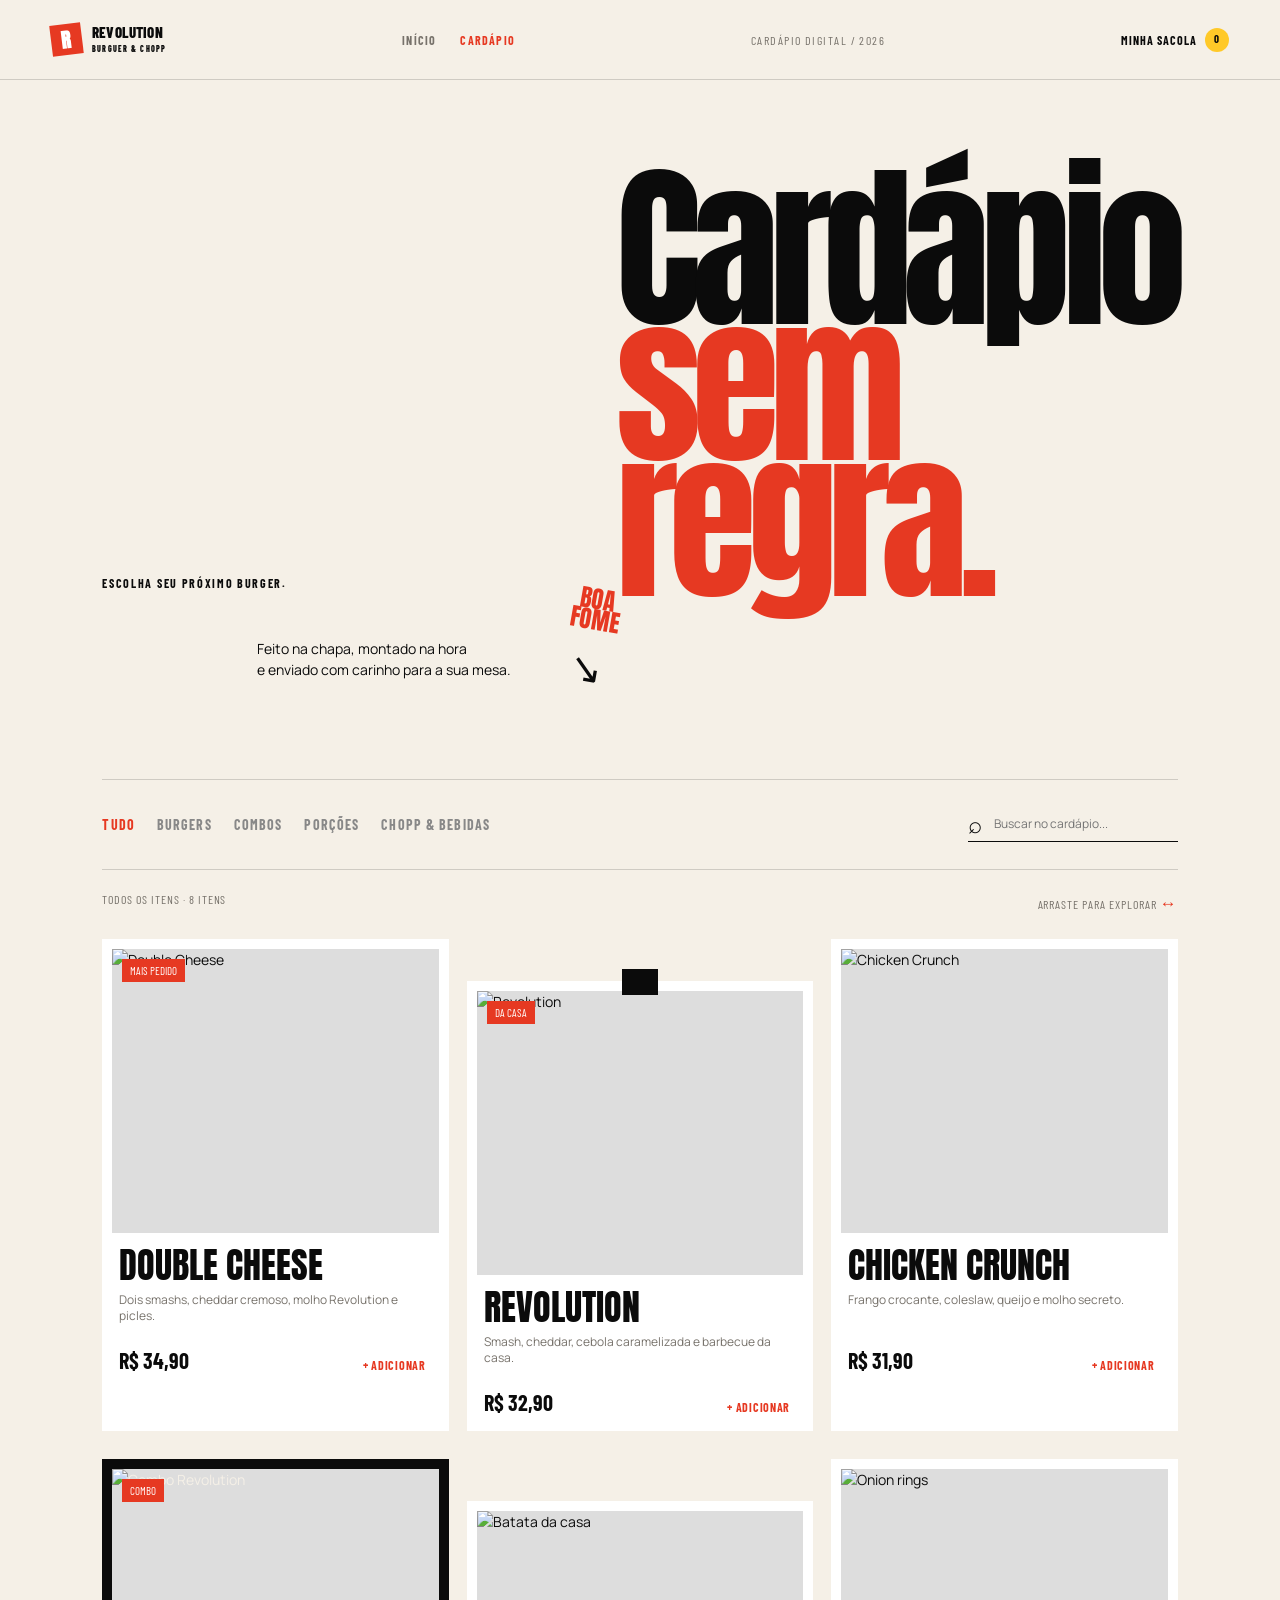
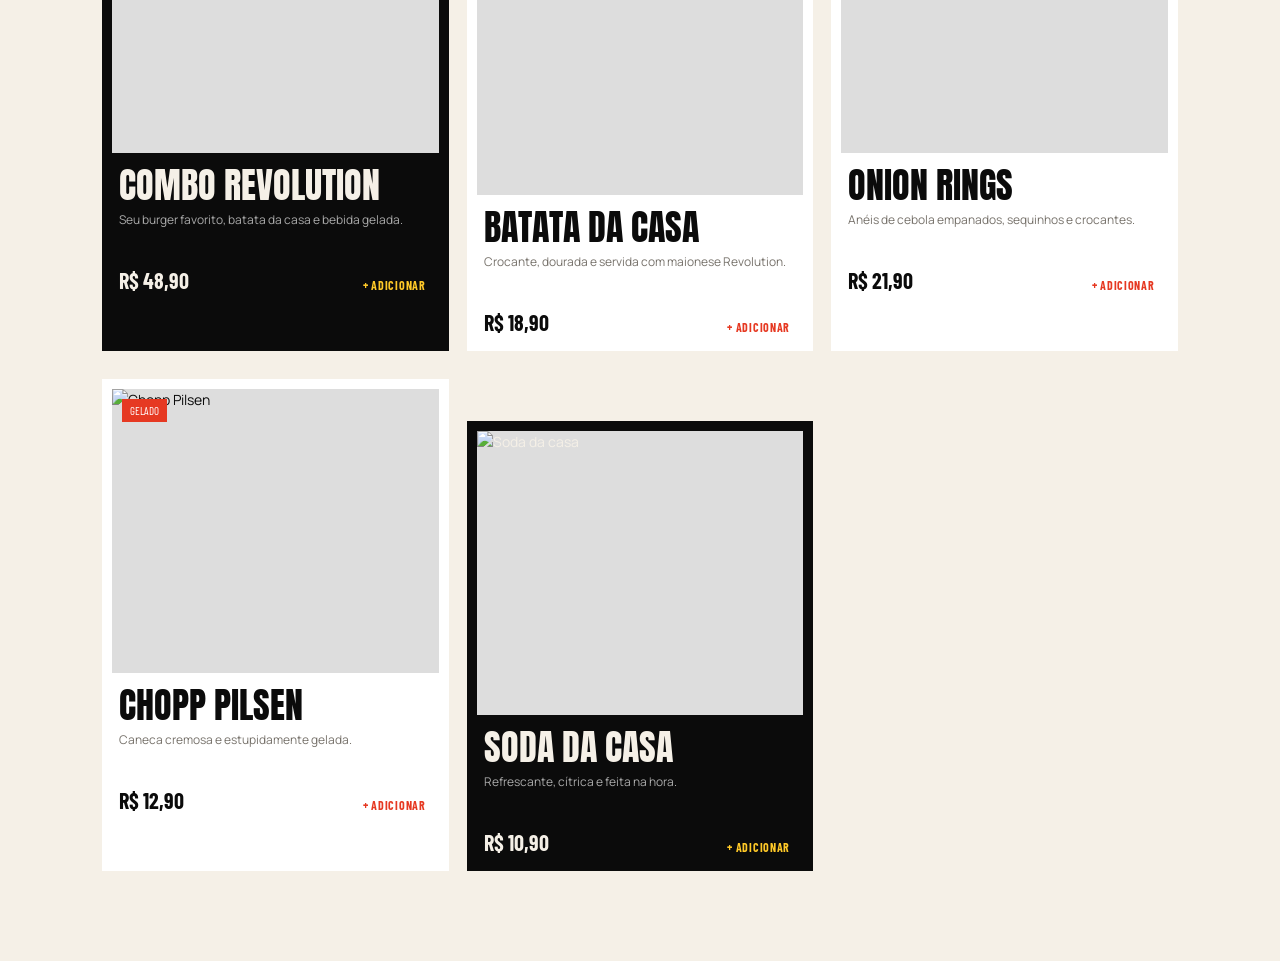
==== cardapio.html @ a56c44a2 "index" ====
<!doctype html>
<html lang="pt-BR">
	<head>
		<meta charset="UTF-8" />
		<meta name="viewport" content="width=device-width, initial-scale=1.0" />
		<meta
			name="description"
			content="Confira os burgers, porções, bebidas e opções da Revolution Burguer & Chopp em Jundiaí."
		/>
		<title>Cardápio | Revolution Burguer & Chopp</title>
		<link rel="preconnect" href="https://fonts.googleapis.com" />
		<link rel="preconnect" href="https://fonts.gstatic.com" crossorigin />
		<link
			href="https://fonts.googleapis.com/css2?family=Anton&family=Barlow+Condensed:wght@500;600;700;800&family=Manrope:wght@400;500;600;700;800&display=swap"
			rel="stylesheet"
		/>
		<link rel="stylesheet" href="css/style.css" />
	</head>
	<body class="menu-page">
		<header class="site-header menu-header">
			<a class="brand-lockup" href="index.html" aria-label="Voltar para início"
				><span class="brand-mark">R</span
				><span>REVOLUTION<br /><small>BURGUER & CHOPP</small></span></a
			>
			<nav class="menu-page-nav" aria-label="Navegação do cardápio">
				<a href="index.html">Início</a
				><a class="is-current" href="cardapio.html" aria-current="page"
					>Cardápio</a
				>
			</nav>
			<span class="menu-header-label">Cardápio digital / 2026</span
			><button class="header-cart" data-open-cart>
				Minha sacola <b data-cart-count>0</b>
			</button>
		</header>
		<main class="menu-main">
			<section class="menu-intro">
				<span class="eyebrow">Escolha seu próximo burger.</span>
				<h1>Cardápio<br /><em>sem regra.</em></h1>
				<div class="menu-intro-bottom">
					<p>
						Feito na chapa, montado na hora<br />e enviado com carinho para a
						sua mesa.
					</p>
					<div class="menu-doodle">BOA<br />FOME <span>↘</span></div>
				</div>
			</section>
			<section class="menu-controls" aria-label="Filtros do cardápio">
				<div class="category-tabs" role="tablist">
					<button class="category-tab is-active" data-category="all">
						Tudo</button
					><button class="category-tab" data-category="burgers">Burgers</button
					><button class="category-tab" data-category="combos">Combos</button
					><button class="category-tab" data-category="sides">Porções</button
					><button class="category-tab" data-category="drinks">
						Chopp & bebidas
					</button>
				</div>
				<label class="search-field"
					><span>⌕</span
					><input type="search" data-search placeholder="Buscar no cardápio..."
				/></label>
			</section>
			<section class="menu-layout">
				<div class="menu-list-head">
					<span data-results-label>Todos os itens</span
					><span>Arraste para explorar <b>↔</b></span>
				</div>
				<div class="product-grid" data-product-grid></div>
			</section>
		</main>
		<div class="mobile-cart-bar" data-open-cart>
			<span><b data-cart-count>0</b> itens na sacola</span
			><strong data-cart-total>R$ 0,00</strong
			><span class="mobile-cart-action">Ver sacola →</span>
		</div>
		<div class="modal-backdrop" data-modal-backdrop hidden></div>
		<aside
			class="product-modal"
			data-product-modal
			aria-hidden="true"
			role="dialog"
			aria-modal="true"
			aria-labelledby="modal-title"
		>
			<button class="modal-close" data-close-modal aria-label="Fechar">
				×
			</button>
			<div class="modal-image"><img data-modal-image src="" alt="" /></div>
			<div class="modal-body">
				<span class="eyebrow" data-modal-category></span>
				<h2 id="modal-title" data-modal-title></h2>
				<p data-modal-description></p>
				<div class="modal-price" data-modal-price></div>
				<div class="option-list" data-modal-options></div>
				<label class="note-field"
					>Observação
					<textarea
						data-modal-note
						rows="2"
						placeholder="Ex.: sem cebola..."
					></textarea>
				</label>
				<div class="quantity-row">
					<span>Quantidade</span>
					<div class="quantity-control">
						<button data-modal-minus aria-label="Diminuir quantidade">−</button
						><b data-modal-quantity>1</b
						><button data-modal-plus aria-label="Aumentar quantidade">+</button>
					</div>
				</div>
				<button class="button button-red full-button" data-add-modal>
					Adicionar à sacola <span>↗</span>
				</button>
			</div>
		</aside>
		<aside class="cart-drawer" data-cart-drawer aria-hidden="true">
			<div class="drawer-head">
				<div>
					<span class="eyebrow">Seu pedido</span>
					<h2>Sacola <sup data-cart-count>0</sup></h2>
				</div>
				<button class="modal-close" data-close-cart aria-label="Fechar sacola">
					×
				</button>
			</div>
			<div class="cart-items" data-cart-items></div>
			<div class="cart-footer">
				<div class="cart-total">
					<span>Subtotal</span><strong data-cart-total>R$ 0,00</strong>
				</div>
				<button class="button button-red full-button" data-open-checkout>
					Revisar pedido <span>↗</span>
				</button>
			</div>
		</aside>
		<div class="checkout-overlay" data-checkout hidden>
			<div class="checkout-card">
				<button
					class="modal-close"
					data-close-checkout
					aria-label="Fechar revisão"
				>
					×</button
				><span class="eyebrow">Último passo</span>
				<h2>Revisar<br /><em>pedido.</em></h2>
				<div class="checkout-summary" data-checkout-summary></div>
				<div class="checkout-fields">
					<label
						>Seu nome
						<input
							data-customer-name
							placeholder="Como podemos te chamar?" /></label
					><label
						>Observação geral
						<textarea
							data-customer-note
							rows="2"
							placeholder="Algum recado para a equipe?"
						></textarea>
					</label>
				</div>
				<button class="button button-yellow full-button" data-send-whatsapp>
					Enviar pelo WhatsApp <span>↗</span></button
				><small class="checkout-disclaimer"
					>Você será direcionado ao WhatsApp para combinar os detalhes do
					pedido. Nenhum pagamento é feito pelo site.</small
				>
			</div>
		</div>
		<div class="toast" data-toast role="status"></div>
		<script type="module" src="js/menu.js"></script>
	</body>
</html>
---- css/style.css ----
:root {
	--ink: #0b0b0b;
	--paper: #f5f0e7;
	--white: #fff;
	--red: #e63922;
	--yellow: #ffc928;
	--muted: #a5a096;
	--line: rgba(11, 11, 11, 0.16);
	--display: 'Anton', 'Arial Narrow', sans-serif;
	--condensed: 'Barlow Condensed', sans-serif;
	--body: 'Manrope', Arial, sans-serif;
	--ease: cubic-bezier(0.2, 0.8, 0.2, 1);
}
* {
	box-sizing: border-box;
}
html {
	scroll-behavior: smooth;
}
body {
	margin: 0;
	background: var(--paper);
	color: var(--ink);
	font-family: var(--body);
	font-size: 14px;
	line-height: 1.5;
}
body:has(.cart-drawer.is-open),
body:has(.product-modal.is-open),
body:has(.checkout-overlay:not([hidden])) {
	overflow: hidden;
}
a {
	color: inherit;
	text-decoration: none;
}
button,
input,
textarea {
	font: inherit;
}
button {
	cursor: pointer;
	border: 0;
}
.eyebrow {
	font-family: var(--condensed);
	font-size: 12px;
	line-height: 1;
	text-transform: uppercase;
	letter-spacing: 0.14em;
	font-weight: 700;
}
.brand-lockup {
	display: flex;
	align-items: center;
	gap: 10px;
	font-family: var(--condensed);
	font-size: 15px;
	font-weight: 800;
	line-height: 0.9;
	letter-spacing: 0.01em;
}
.brand-lockup small {
	font-size: 8px;
	letter-spacing: 0.14em;
}
.brand-mark {
	display: grid;
	place-items: center;
	width: 31px;
	height: 31px;
	background: var(--red);
	color: var(--white);
	font-family: var(--display);
	font-size: 20px;
	transform: rotate(-7deg);
}
.site-header {
	position: fixed;
	z-index: 20;
	top: 0;
	left: 0;
	right: 0;
	display: flex;
	align-items: center;
	justify-content: space-between;
	padding: 24px 4vw;
	color: var(--paper);
	mix-blend-mode: difference;
	transition: 0.35s var(--ease);
}
.site-header.is-scrolled {
	padding-block: 14px;
	background: rgba(11, 11, 11, 0.9);
	mix-blend-mode: normal;
}
.desktop-nav {
	display: flex;
	gap: 28px;
	font-family: var(--condensed);
	font-size: 13px;
	text-transform: uppercase;
	letter-spacing: 0.08em;
}
.desktop-nav a {
	opacity: 0.75;
	transition: 0.25s;
}
.desktop-nav a:hover {
	opacity: 1;
	color: var(--yellow);
}
.header-cart {
	display: flex;
	align-items: center;
	gap: 8px;
	padding: 0;
	background: none;
	color: inherit;
	font-family: var(--condensed);
	font-weight: 700;
	text-transform: uppercase;
	letter-spacing: 0.08em;
	font-size: 12px;
}
.header-cart b {
	display: grid;
	place-items: center;
	min-width: 24px;
	height: 24px;
	padding-inline: 6px;
	background: var(--yellow);
	color: var(--ink);
	border-radius: 50%;
	font-size: 11px;
}
.button {
	display: inline-flex;
	align-items: center;
	justify-content: space-between;
	gap: 34px;
	min-width: 156px;
	padding: 15px 17px;
	color: var(--white);
	font-family: var(--condensed);
	font-size: 15px;
	text-transform: uppercase;
	letter-spacing: 0.08em;
	font-weight: 700;
	transition:
		transform 0.25s var(--ease),
		background 0.25s;
}
.button span {
	font-size: 19px;
	line-height: 1;
}
.button:hover {
	transform: translateY(-3px);
}
.button-red {
	background: var(--red);
}
.button-red:hover {
	background: #ba2817;
}
.button-dark {
	background: var(--ink);
}
.button-yellow {
	background: var(--yellow);
	color: var(--ink);
}
.section-pad {
	padding: 118px 8vw;
}
.hero {
	position: relative;
	min-height: 780px;
	height: 100vh;
	max-height: 940px;
	overflow: hidden;
	background: var(--ink);
	color: var(--paper);
	display: grid;
	grid-template-columns: 1fr 1.2fr;
	align-items: center;
	padding: 100px 8vw 50px;
}
.hero:before {
	content: '';
	position: absolute;
	inset: 0;
	background: radial-gradient(circle at 67% 45%, #322019 0, #0b0b0b 42%);
	opacity: 0.9;
}
.hero-grid-mark {
	position: absolute;
	inset: auto 0 0;
	height: 46%;
	opacity: 0.09;
	background-image:
		linear-gradient(90deg, var(--paper) 1px, transparent 1px),
		linear-gradient(var(--paper) 1px, transparent 1px);
	background-size: 64px 64px;
	transform: skewY(-8deg);
	transform-origin: bottom;
}
.hero-kicker {
	position: absolute;
	top: 116px;
	left: 8vw;
	right: 8vw;
	display: flex;
	gap: 16px;
	align-items: center;
	color: var(--muted);
}
.hero-line {
	width: 90px;
	height: 1px;
	background: var(--red);
}
.hero-copy,
.hero-product,
.hero-side-note,
.scroll-cue {
	position: relative;
	z-index: 1;
}
.hero-copy {
	align-self: center;
	padding-top: 70px;
}
.hero-overline {
	color: var(--yellow);
	margin: 0 0 16px;
}
.hero h1 {
	margin: 0;
	font: normal 12vw/0.77 var(--display);
	letter-spacing: -0.04em;
}
.hero h1 span {
	display: block;
}
.hero-title-accent {
	color: var(--red);
	margin-left: 5vw;
}
.hero-subtitle {
	font-family: var(--condensed);
	font-size: clamp(20px, 2.1vw, 30px);
	line-height: 0.95;
	text-transform: uppercase;
	margin: 34px 0 28px;
	letter-spacing: 0.04em;
}
.hero-subtitle em {
	color: var(--yellow);
	font-style: normal;
}
.hero-product {
	align-self: center;
	justify-self: center;
	width: min(44vw, 640px);
	margin-top: 60px;
}
.hero-burger-wrap {
	position: relative;
	aspect-ratio: 1.15/1;
}
.hero-burger {
	position: absolute;
	inset: 4% -9% -8%;
	width: 118%;
	height: 118%;
	object-fit: cover;
	object-position: center;
	border-radius: 50%;
	mix-blend-mode: screen;
	filter: saturate(1.15) contrast(1.1);
	mask-image: radial-gradient(circle, #000 53%, transparent 71%);
	-webkit-mask-image: radial-gradient(circle, #000 53%, transparent 71%);
}
.burst {
	position: absolute;
	border: 1px solid var(--yellow);
	border-radius: 50%;
	opacity: 0.55;
}
.burst-one {
	inset: 5% 4%;
	transform: rotate(28deg) scaleY(0.45);
}
.burst-two {
	inset: 14% -5%;
	transform: rotate(-21deg) scaleY(0.45);
	border-color: var(--red);
}
.product-stamp {
	position: absolute;
	z-index: 2;
	right: 2%;
	top: 2%;
	display: grid;
	place-items: center;
	width: 88px;
	height: 88px;
	border: 1px solid var(--yellow);
	border-radius: 50%;
	color: var(--yellow);
	font: 11px/0.9 var(--condensed);
	text-align: center;
	transform: rotate(14deg);
}
.product-stamp strong {
	font-size: 16px;
}
.hero-caption {
	font: 13px/1.1 var(--condensed);
	text-transform: uppercase;
	letter-spacing: 0.08em;
	margin: 0 0 0 12%;
	color: var(--muted);
}
.hero-caption strong {
	color: var(--paper);
	font-size: 19px;
}
.hero-side-note {
	position: absolute;
	right: 8vw;
	bottom: 20%;
	color: var(--muted);
	font: 14px/1.15 var(--condensed);
	text-transform: uppercase;
}
.hero-side-note span {
	display: block;
	color: var(--red);
	font: 34px var(--display);
	margin-bottom: 8px;
}
.scroll-cue {
	position: absolute;
	bottom: 36px;
	left: 8vw;
	color: var(--muted);
	font: 11px var(--condensed);
	text-transform: uppercase;
	letter-spacing: 0.16em;
	display: flex;
	align-items: center;
	gap: 10px;
}
.scroll-cue span {
	display: block;
	width: 10px;
	height: 10px;
	border: 1px solid var(--yellow);
	border-radius: 50%;
}
.marquee {
	overflow: hidden;
	background: var(--red);
	color: var(--paper);
	padding: 15px 0;
	white-space: nowrap;
}
.marquee-track {
	display: flex;
	align-items: center;
	justify-content: space-around;
	gap: 36px;
	animation: marquee 26s linear infinite;
	font: 24px var(--condensed);
	text-transform: uppercase;
	letter-spacing: 0.04em;
}
.marquee i {
	font-style: normal;
	color: var(--yellow);
	font-size: 16px;
}
@keyframes marquee {
	to {
		transform: translateX(-33%);
	}
}
.section-meta {
	display: flex;
	justify-content: space-between;
	border-top: 1px solid var(--line);
	padding-top: 14px;
	color: #77726b;
	font: 12px var(--condensed);
	text-transform: uppercase;
	letter-spacing: 0.12em;
}
.manifesto {
	background: var(--paper);
}
.manifesto-layout {
	display: grid;
	grid-template-columns: 1.3fr 0.7fr;
	gap: 5vw;
	align-items: end;
	padding: 72px 0 50px;
}
.manifesto-word {
	font: normal clamp(80px, 12vw, 184px)/0.77 var(--display);
	letter-spacing: -0.04em;
}
.manifesto-word span {
	color: var(--red);
}
.manifesto-word strong {
	font-weight: 400;
	-webkit-text-stroke: 2px var(--ink);
	color: transparent;
}
.manifesto-note {
	max-width: 220px;
	padding-bottom: 12px;
}
.arrow-mark {
	display: block;
	color: var(--red);
	font-size: 54px;
	line-height: 1;
	margin-bottom: 20px;
}
.manifesto-note p {
	font-size: 14px;
	line-height: 1.55;
	margin: 0 0 28px;
}
.text-link {
	display: inline-flex;
	gap: 22px;
	align-items: center;
	border-bottom: 1px solid var(--ink);
	padding-bottom: 8px;
	font: 700 13px var(--condensed);
	text-transform: uppercase;
	letter-spacing: 0.08em;
}
.text-link span {
	font-size: 18px;
}
.manifesto-footer {
	display: flex;
	align-items: center;
	justify-content: space-between;
	color: var(--red);
	font-family: var(--condensed);
	text-transform: uppercase;
}
.manifesto-footer > span:first-child {
	color: var(--ink);
	font-size: 13px;
}
.manifesto-footer strong {
	font: normal clamp(54px, 8vw, 120px)/0.76 var(--display);
	text-align: center;
}
.scribble {
	color: var(--ink);
	font-size: 12px;
	transform: rotate(-8deg);
	text-align: right;
}
.featured {
	background: var(--yellow);
}
.section-heading {
	display: flex;
	justify-content: space-between;
	align-items: end;
	margin-bottom: 56px;
}
.section-heading h2,
.beer-copy h2,
.location h2 {
	font: normal clamp(66px, 8.5vw, 130px)/0.78 var(--display);
	letter-spacing: -0.03em;
	margin: 18px 0 0;
}
.section-heading h2 em,
.beer-copy h2 em,
.location h2 em,
.menu-intro h1 em,
.checkout-card h2 em {
	color: var(--red);
	font-style: normal;
}
.featured-grid {
	display: grid;
	grid-template-columns: 1.35fr 0.8fr;
	gap: 22px;
	align-items: end;
}
.feature-card {
	background: var(--paper);
	padding: 12px;
}
.feature-card-dark {
	background: var(--ink);
	color: var(--paper);
	margin-bottom: 70px;
}
.feature-image {
	position: relative;
	overflow: hidden;
	aspect-ratio: 1.22/1;
}
.feature-card-dark .feature-image {
	aspect-ratio: 1.05/1;
}
.feature-image img {
	width: 100%;
	height: 100%;
	object-fit: cover;
	transition: transform 0.6s var(--ease);
	filter: saturate(1.1);
}
.feature-card:hover img {
	transform: scale(1.05);
}
.feature-index {
	position: absolute;
	top: 14px;
	left: 14px;
	background: var(--yellow);
	padding: 5px 8px;
	font: 13px var(--condensed);
}
.feature-info {
	display: flex;
	justify-content: space-between;
	gap: 20px;
	padding: 18px 8px 8px;
}
.feature-info h3 {
	font: normal 47px/0.85 var(--display);
	margin: 0;
	text-transform: uppercase;
}
.feature-info p {
	max-width: 240px;
	margin: 13px 0 0;
	color: #77726b;
	font-size: 12px;
	line-height: 1.4;
}
.feature-info strong {
	white-space: nowrap;
	font: 22px var(--condensed);
}
.beer-section {
	display: grid;
	grid-template-columns: 1.2fr 0.8fr;
	min-height: 640px;
	background: var(--red);
	color: var(--paper);
}
.beer-image {
	position: relative;
	min-height: 540px;
	overflow: hidden;
}
.beer-image:after {
	content: '';
	position: absolute;
	inset: 0;
	background: linear-gradient(90deg, transparent 65%, var(--red));
}
.beer-image img {
	width: 100%;
	height: 100%;
	object-fit: cover;
	filter: saturate(0.8) contrast(1.1);
	mix-blend-mode: multiply;
}
.beer-circle {
	position: absolute;
	z-index: 1;
	right: 4%;
	top: 14%;
	display: grid;
	place-items: center;
	width: 150px;
	height: 150px;
	border: 1px solid var(--yellow);
	border-radius: 50%;
	color: var(--yellow);
	font: 19px/0.9 var(--condensed);
	text-align: center;
	transform: rotate(9deg);
}
.beer-circle strong {
	font-size: 26px;
}
.beer-copy {
	display: flex;
	flex-direction: column;
	align-items: flex-start;
	justify-content: center;
	padding: 80px 8vw 80px 3vw;
}
.beer-copy .eyebrow {
	color: var(--yellow);
}
.beer-copy h2 {
	margin: 22px 0;
}
.beer-copy p {
	max-width: 270px;
	margin: 0 0 34px;
	font-size: 14px;
}
.social-proof {
	display: grid;
	grid-template-columns: 1fr 1.4fr 0.8fr;
	align-items: center;
	background: var(--ink);
	color: var(--paper);
	gap: 50px;
}
.rating-big {
	font: normal clamp(100px, 15vw, 220px)/0.7 var(--display);
	color: var(--yellow);
	letter-spacing: -0.05em;
}
.rating-big span {
	font: 34px var(--condensed);
	letter-spacing: 0;
}
.stars {
	color: var(--yellow);
	font-size: 24px;
	letter-spacing: 4px;
}
.rating-copy p {
	max-width: 400px;
	font: 23px/1.15 var(--condensed);
	margin: 18px 0;
}
.rating-copy small {
	color: var(--muted);
	font-size: 12px;
}
.rating-seal {
	justify-self: end;
	border: 1px solid var(--red);
	border-radius: 50%;
	width: 150px;
	height: 150px;
	display: grid;
	place-content: center;
	text-align: center;
	color: var(--red);
	font: 14px/1.05 var(--condensed);
	text-transform: uppercase;
	transform: rotate(-12deg);
}
.rating-seal strong {
	font-size: 26px;
}
.location {
	display: grid;
	grid-template-columns: 1.2fr 0.8fr 0.7fr;
	align-items: end;
	gap: 30px;
}
.location h2 {
	margin-bottom: 0;
}
.location-details p {
	line-height: 1.7;
	margin: 0 0 22px;
}
.location-phone {
	border-left: 1px solid var(--line);
	padding-left: 25px;
	display: flex;
	flex-direction: column;
	gap: 10px;
}
.location-phone span {
	font: 12px var(--condensed);
	text-transform: uppercase;
	color: #77726b;
}
.location-phone a {
	font: 22px var(--condensed);
	font-weight: 700;
}
.site-footer {
	background: var(--yellow);
	padding: 54px 4vw 20px;
	overflow: hidden;
}
.footer-top {
	display: flex;
	justify-content: space-between;
	align-items: start;
}
.footer-links {
	display: flex;
	gap: 24px;
	font: 14px var(--condensed);
	text-transform: uppercase;
}
.footer-place {
	font: 12px/1.4 var(--condensed);
	text-transform: uppercase;
	text-align: right;
}
.footer-big {
	font: normal 19.8vw/0.8 var(--display);
	letter-spacing: -0.05em;
	text-align: center;
	margin: 110px 0 70px;
}
.footer-bottom {
	display: flex;
	justify-content: space-between;
	border-top: 1px solid rgba(11, 11, 11, 0.3);
	padding-top: 15px;
	font: 11px var(--condensed);
	text-transform: uppercase;
}
.menu-page {
	background: var(--paper);
}
.menu-page .site-header {
	color: var(--ink);
	mix-blend-mode: normal;
	background: var(--paper);
	border-bottom: 1px solid var(--line);
}
.menu-page .site-header.is-scrolled {
	background: var(--paper);
	color: var(--ink);
}
.menu-header-label {
	font: 12px var(--condensed);
	text-transform: uppercase;
	letter-spacing: 0.12em;
	color: #77726b;
}
.menu-main {
	padding: 140px 8vw 90px;
}
.menu-intro {
	padding: 20px 0 85px;
	border-bottom: 1px solid var(--line);
	display: grid;
	grid-template-columns: 1fr 1fr;
	align-items: end;
}
.menu-intro h1 {
	font: normal clamp(94px, 14vw, 220px)/0.76 var(--display);
	letter-spacing: -0.05em;
	margin: 20px 0 0;
}
.menu-intro-bottom {
	justify-self: end;
	width: 70%;
	display: flex;
	align-items: end;
	justify-content: space-between;
}
.menu-intro-bottom p {
	font-size: 14px;
	line-height: 1.5;
}
.menu-doodle {
	font: normal 24px/0.85 var(--display);
	color: var(--red);
	transform: rotate(10deg);
	text-align: center;
}
.menu-doodle span {
	display: block;
	font: 40px var(--body);
	color: var(--ink);
	margin-top: 10px;
}
.menu-controls {
	display: flex;
	align-items: center;
	justify-content: space-between;
	gap: 30px;
	padding: 27px 0;
	border-bottom: 1px solid var(--line);
}
.category-tabs {
	display: flex;
	gap: 22px;
	overflow: auto;
	scrollbar-width: none;
}
.category-tab {
	white-space: nowrap;
	background: none;
	padding: 0;
	font: 700 14px var(--condensed);
	text-transform: uppercase;
	letter-spacing: 0.08em;
	color: #888;
}
.category-tab.is-active,
.category-tab:hover {
	color: var(--red);
}
.search-field {
	display: flex;
	align-items: center;
	gap: 10px;
	border-bottom: 1px solid var(--ink);
	padding: 7px 0;
	width: 210px;
}
.search-field span {
	font-size: 24px;
	line-height: 0;
}
.search-field input {
	border: 0;
	outline: 0;
	background: transparent;
	width: 100%;
	font-size: 12px;
}
.menu-layout {
	padding-top: 22px;
}
.menu-list-head {
	display: flex;
	justify-content: space-between;
	font: 12px var(--condensed);
	text-transform: uppercase;
	color: #77726b;
	letter-spacing: 0.08em;
}
.menu-list-head b {
	color: var(--red);
	font-size: 17px;
}
.product-grid {
	display: grid;
	grid-template-columns: repeat(3, 1fr);
	gap: 28px 18px;
	padding-top: 25px;
}
.product-card {
	position: relative;
	background: var(--white);
	padding: 10px;
	cursor: pointer;
	transition:
		transform 0.3s var(--ease),
		box-shadow 0.3s;
}
.product-card:hover {
	transform: translateY(-5px);
	box-shadow: 8px 8px 0 var(--yellow);
}
.product-card:nth-child(3n + 2) {
	margin-top: 42px;
}
.product-card:nth-child(4n) {
	background: var(--ink);
	color: var(--paper);
}
.product-card:nth-child(4n) .product-description {
	color: #aaa;
}
.product-card-image {
	position: relative;
	aspect-ratio: 1.15/1;
	overflow: hidden;
	background: #ddd;
}
.product-card-image img {
	width: 100%;
	height: 100%;
	object-fit: cover;
	transition: transform 0.5s var(--ease);
}
.product-card:hover .product-card-image img {
	transform: scale(1.06);
}
.product-tag {
	position: absolute;
	top: 10px;
	left: 10px;
	padding: 5px 8px;
	background: var(--red);
	color: var(--white);
	font: 11px var(--condensed);
	text-transform: uppercase;
}
.product-card-content {
	padding: 17px 7px 6px;
}
.product-card-content h3 {
	font: normal 36px/0.86 var(--display);
	margin: 0;
	text-transform: uppercase;
}
.product-description {
	min-height: 38px;
	color: #77726b;
	font-size: 12px;
	line-height: 1.35;
	margin: 11px 0 17px;
}
.product-card-bottom {
	display: flex;
	align-items: end;
	justify-content: space-between;
}
.product-price {
	font: 22px var(--condensed);
	font-weight: 700;
}
.add-button {
	background: none;
	color: var(--red);
	font: 700 12px var(--condensed);
	text-transform: uppercase;
	letter-spacing: 0.06em;
}
.product-card:nth-child(4n) .add-button {
	color: var(--yellow);
}
.mobile-cart-bar {
	display: none;
}
.modal-backdrop,
.checkout-overlay {
	position: fixed;
	z-index: 30;
	inset: 0;
	background: rgba(11, 11, 11, 0.68);
	backdrop-filter: blur(5px);
}
.product-modal,
.cart-drawer {
	position: fixed;
	z-index: 31;
	top: 0;
	right: 0;
	bottom: 0;
	width: min(510px, 100%);
	background: var(--paper);
	transform: translateX(100%);
	transition: transform 0.45s var(--ease);
	overflow: auto;
}
.product-modal.is-open,
.cart-drawer.is-open {
	transform: translateX(0);
}
.modal-close {
	position: absolute;
	right: 19px;
	top: 15px;
	z-index: 2;
	width: 34px;
	height: 34px;
	background: var(--ink);
	color: var(--paper);
	border-radius: 50%;
	font-size: 23px;
	line-height: 1;
}
.modal-image {
	height: 300px;
	background: var(--ink);
}
.modal-image img {
	width: 100%;
	height: 100%;
	object-fit: cover;
}
.modal-body {
	padding: 30px 34px;
}
.modal-body h2 {
	font: normal 62px/0.82 var(--display);
	margin: 14px 0;
	text-transform: uppercase;
}
.modal-body > p {
	color: #77726b;
	font-size: 13px;
	max-width: 370px;
}
.modal-price {
	font: 24px var(--condensed);
	font-weight: 700;
	margin: 16px 0 27px;
}
.option-list {
	display: grid;
	gap: 10px;
	border-top: 1px solid var(--line);
	padding-top: 18px;
}
.option-label {
	display: flex;
	justify-content: space-between;
	gap: 10px;
	font-size: 13px;
}
.option-label span:last-child {
	font-weight: 700;
}
.option-label input {
	accent-color: var(--red);
}
.note-field {
	display: block;
	font: 700 12px var(--condensed);
	text-transform: uppercase;
	letter-spacing: 0.08em;
	margin-top: 25px;
}
.note-field textarea,
.checkout-fields input,
.checkout-fields textarea {
	display: block;
	width: 100%;
	border: 1px solid var(--line);
	background: rgba(255, 255, 255, 0.55);
	padding: 11px;
	margin-top: 8px;
	resize: vertical;
	outline-color: var(--red);
	font: 12px var(--body);
}
.quantity-row {
	display: flex;
	align-items: center;
	justify-content: space-between;
	margin: 24px 0;
	font: 700 13px var(--condensed);
	text-transform: uppercase;
}
.quantity-control {
	display: flex;
	align-items: center;
	gap: 16px;
}
.quantity-control button {
	width: 28px;
	height: 28px;
	background: var(--ink);
	color: var(--paper);
	border-radius: 50%;
	font-size: 20px;
	line-height: 1;
}
.full-button {
	width: 100%;
	border: 0;
}
.drawer-head {
	display: flex;
	justify-content: space-between;
	padding: 30px 30px 20px;
	border-bottom: 1px solid var(--line);
}
.drawer-head h2 {
	font: normal 56px/0.8 var(--display);
	margin: 16px 0 0;
}
.drawer-head h2 sup {
	font: 20px var(--condensed);
	color: var(--red);
}
.cart-items {
	padding: 0 30px;
}
.empty-cart {
	padding: 70px 0;
	text-align: center;
}
.empty-cart strong {
	display: block;
	font: normal 42px/0.9 var(--display);
	text-transform: uppercase;
}
.empty-cart p {
	color: #77726b;
}
.cart-item {
	display: grid;
	grid-template-columns: 84px 1fr auto;
	gap: 14px;
	padding: 18px 0;
	border-bottom: 1px solid var(--line);
}
.cart-item img {
	width: 84px;
	height: 84px;
	object-fit: cover;
}
.cart-item h3 {
	font: normal 23px/0.85 var(--display);
	margin: 3px 0;
	text-transform: uppercase;
}
.cart-item p {
	color: #77726b;
	font-size: 11px;
	margin: 8px 0;
}
.cart-item-price {
	font: 700 15px var(--condensed);
}
.cart-item-controls {
	display: flex;
	align-items: center;
	gap: 10px;
	margin-top: 9px;
}
.cart-item-controls button {
	background: none;
	font-weight: 700;
	font-size: 16px;
}
.remove-item {
	color: var(--red);
	font: 11px var(--condensed);
	text-transform: uppercase;
}
.cart-footer {
	padding: 22px 30px 30px;
	border-top: 1px solid var(--line);
	background: var(--paper);
}
.cart-total {
	display: flex;
	justify-content: space-between;
	margin-bottom: 18px;
	font: 700 16px var(--condensed);
	text-transform: uppercase;
}
.cart-total strong {
	font-size: 24px;
}
.checkout-overlay {
	z-index: 40;
	display: grid;
	place-items: center;
	padding: 20px;
}
.checkout-card {
	position: relative;
	width: min(560px, 100%);
	max-height: 94vh;
	overflow: auto;
	background: var(--paper);
	padding: 42px;
}
.checkout-card h2 {
	font: normal 76px/0.75 var(--display);
	margin: 18px 0 28px;
}
.checkout-summary {
	border-top: 1px solid var(--line);
	border-bottom: 1px solid var(--line);
	margin-bottom: 22px;
}
.summary-line {
	display: flex;
	justify-content: space-between;
	gap: 20px;
	padding: 10px 0;
	font-size: 12px;
}
.summary-line strong {
	font-family: var(--condensed);
}
.checkout-fields {
	display: grid;
	gap: 14px;
	margin-bottom: 20px;
}
.checkout-fields label {
	font: 700 12px var(--condensed);
	text-transform: uppercase;
	letter-spacing: 0.08em;
}
.checkout-disclaimer {
	display: block;
	color: #77726b;
	font-size: 10px;
	line-height: 1.4;
	margin-top: 14px;
}
.toast {
	position: fixed;
	z-index: 50;
	bottom: 25px;
	left: 50%;
	transform: translate(-50%, 120px);
	background: var(--ink);
	color: var(--paper);
	padding: 13px 18px;
	font: 700 12px var(--condensed);
	text-transform: uppercase;
	transition: transform 0.35s var(--ease);
}
.toast.is-visible {
	transform: translate(-50%, 0);
}
@media (max-width: 800px) {
	.desktop-nav,
	.menu-header-label {
		display: none;
	}
	.site-header {
		padding: 18px 20px;
	}
	.brand-lockup {
		font-size: 13px;
	}
	.brand-mark {
		width: 28px;
		height: 28px;
		font-size: 18px;
	}
	.header-cart {
		font-size: 11px;
	}
	.hero {
		min-height: 750px;
		height: 100svh;
		max-height: none;
		display: block;
		padding: 140px 20px 40px;
	}
	.hero-kicker {
		top: 94px;
		left: 20px;
		right: 20px;
		justify-content: space-between;
	}
	.hero-line {
		width: 35px;
	}
	.hero-copy {
		padding-top: 0;
	}
	.hero h1 {
		font-size: 23vw;
		line-height: 0.78;
	}
	.hero-subtitle {
		font-size: 23px;
		margin: 24px 0 22px;
	}
	.hero-product {
		position: absolute;
		top: 39%;
		right: 0;
		width: 100%;
		margin: 0;
	}
	.hero-burger-wrap {
		width: 112%;
		margin-left: -7%;
	}
	.hero-burger {
		inset: 0 -5% -8%;
		width: 110%;
		height: 110%;
	}
	.product-stamp {
		right: 15%;
		top: 0;
		width: 70px;
		height: 70px;
		font-size: 9px;
	}
	.product-stamp strong {
		font-size: 13px;
	}
	.hero-caption {
		position: absolute;
		right: 20px;
		bottom: -18px;
		font-size: 10px;
	}
	.hero-caption strong {
		font-size: 15px;
	}
	.hero-side-note {
		right: 20px;
		bottom: 95px;
		font-size: 11px;
	}
	.hero-side-note span {
		font-size: 26px;
	}
	.scroll-cue {
		left: 20px;
		bottom: 28px;
		font-size: 10px;
	}
	.section-pad {
		padding: 78px 20px;
	}
	.manifesto-layout {
		display: block;
		padding: 52px 0 34px;
	}
	.manifesto-word {
		font-size: 24vw;
	}
	.manifesto-note {
		margin: 45px 0 0 25%;
		max-width: 230px;
	}
	.manifesto-footer {
		align-items: end;
	}
	.manifesto-footer strong {
		font-size: 19vw;
	}
	.scribble {
		font-size: 10px;
	}
	.section-heading {
		align-items: start;
		display: block;
		margin-bottom: 35px;
	}
	.section-heading .button {
		margin-top: 28px;
	}
	.section-heading h2,
	.beer-copy h2,
	.location h2 {
		font-size: 22vw;
	}
	.featured-grid {
		display: block;
	}
	.feature-card-dark {
		margin: 18px 0 0 18%;
	}
	.feature-info h3 {
		font-size: 39px;
	}
	.beer-section {
		display: block;
		min-height: 0;
	}
	.beer-image {
		min-height: 400px;
	}
	.beer-image:after {
		background: linear-gradient(0deg, var(--red), transparent 65%);
	}
	.beer-circle {
		width: 110px;
		height: 110px;
		font-size: 15px;
	}
	.beer-circle strong {
		font-size: 20px;
	}
	.beer-copy {
		padding: 40px 20px 70px;
	}
	.social-proof {
		display: block;
	}
	.rating-big {
		font-size: 34vw;
	}
	.rating-copy p {
		font-size: 21px;
	}
	.rating-seal {
		margin: 34px 0 0 auto;
	}
	.location {
		display: block;
	}
	.location-details {
		margin: 42px 0;
	}
	.location-phone {
		padding: 20px 0 0;
		border-left: 0;
		border-top: 1px solid var(--line);
	}
	.footer-top {
		display: grid;
		grid-template-columns: 1fr 1fr;
		gap: 35px;
	}
	.footer-place {
		grid-column: 2;
		text-align: left;
	}
	.footer-big {
		font-size: 20vw;
		margin: 90px -4vw 65px;
	}
	.footer-bottom {
		gap: 20px;
		line-height: 1.3;
	}
	.menu-main {
		padding: 110px 20px 100px;
	}
	.menu-intro {
		display: block;
		padding: 20px 0 53px;
	}
	.menu-intro h1 {
		font-size: 25vw;
	}
	.menu-intro-bottom {
		width: 100%;
		margin-top: 38px;
	}
	.menu-controls {
		display: block;
		padding: 20px 0;
	}
	.category-tabs {
		margin-bottom: 21px;
		gap: 19px;
	}
	.search-field {
		width: 100%;
	}
	.menu-list-head {
		font-size: 10px;
	}
	.product-grid {
		grid-template-columns: 1fr 1fr;
		gap: 14px 10px;
	}
	.product-card {
		padding: 7px;
	}
	.product-card:nth-child(3n + 2) {
		margin-top: 0;
	}
	.product-card:nth-child(4n) {
		background: var(--ink);
	}
	.product-card-content {
		padding: 13px 4px 4px;
	}
	.product-card-content h3 {
		font-size: 28px;
	}
	.product-description {
		font-size: 10px;
		min-height: 47px;
	}
	.product-price {
		font-size: 17px;
	}
	.add-button {
		font-size: 10px;
	}
	.mobile-cart-bar {
		position: fixed;
		z-index: 15;
		display: flex;
		bottom: 0;
		left: 0;
		right: 0;
		background: var(--yellow);
		padding: 14px 20px;
		justify-content: space-between;
		align-items: center;
		font: 700 12px var(--condensed);
		text-transform: uppercase;
	}
	.mobile-cart-bar strong {
		font-size: 16px;
	}
	.mobile-cart-action {
		color: var(--red);
	}
	.modal-image {
		height: 230px;
	}
	.modal-body {
		padding: 25px 22px;
	}
	.modal-body h2 {
		font-size: 51px;
	}
	.cart-drawer {
		width: 100%;
	}
	.drawer-head,
	.cart-items,
	.cart-footer {
		padding-left: 20px;
		padding-right: 20px;
	}
	.checkout-card {
		padding: 32px 22px;
	}
	.checkout-card h2 {
		font-size: 64px;
	}
}
@media (prefers-reduced-motion: reduce) {
	*,
	*:before,
	*:after {
		scroll-behavior: auto !important;
		animation-duration: 0.01ms !important;
		transition-duration: 0.01ms !important;
	}
}
.menu-page-nav {
	display: flex;
	gap: 24px;
	font: 700 12px var(--condensed);
	text-transform: uppercase;
	letter-spacing: 0.1em;
}
.menu-page-nav a {
	color: #77726b;
}
.menu-page-nav a:hover,
.menu-page-nav .is-current {
	color: var(--red);
}
@media (max-width: 800px) {
	.menu-page-nav {
		display: none;
	}
}

.checkout-overlay[hidden],
.modal-backdrop[hidden] {
	display: none;
}
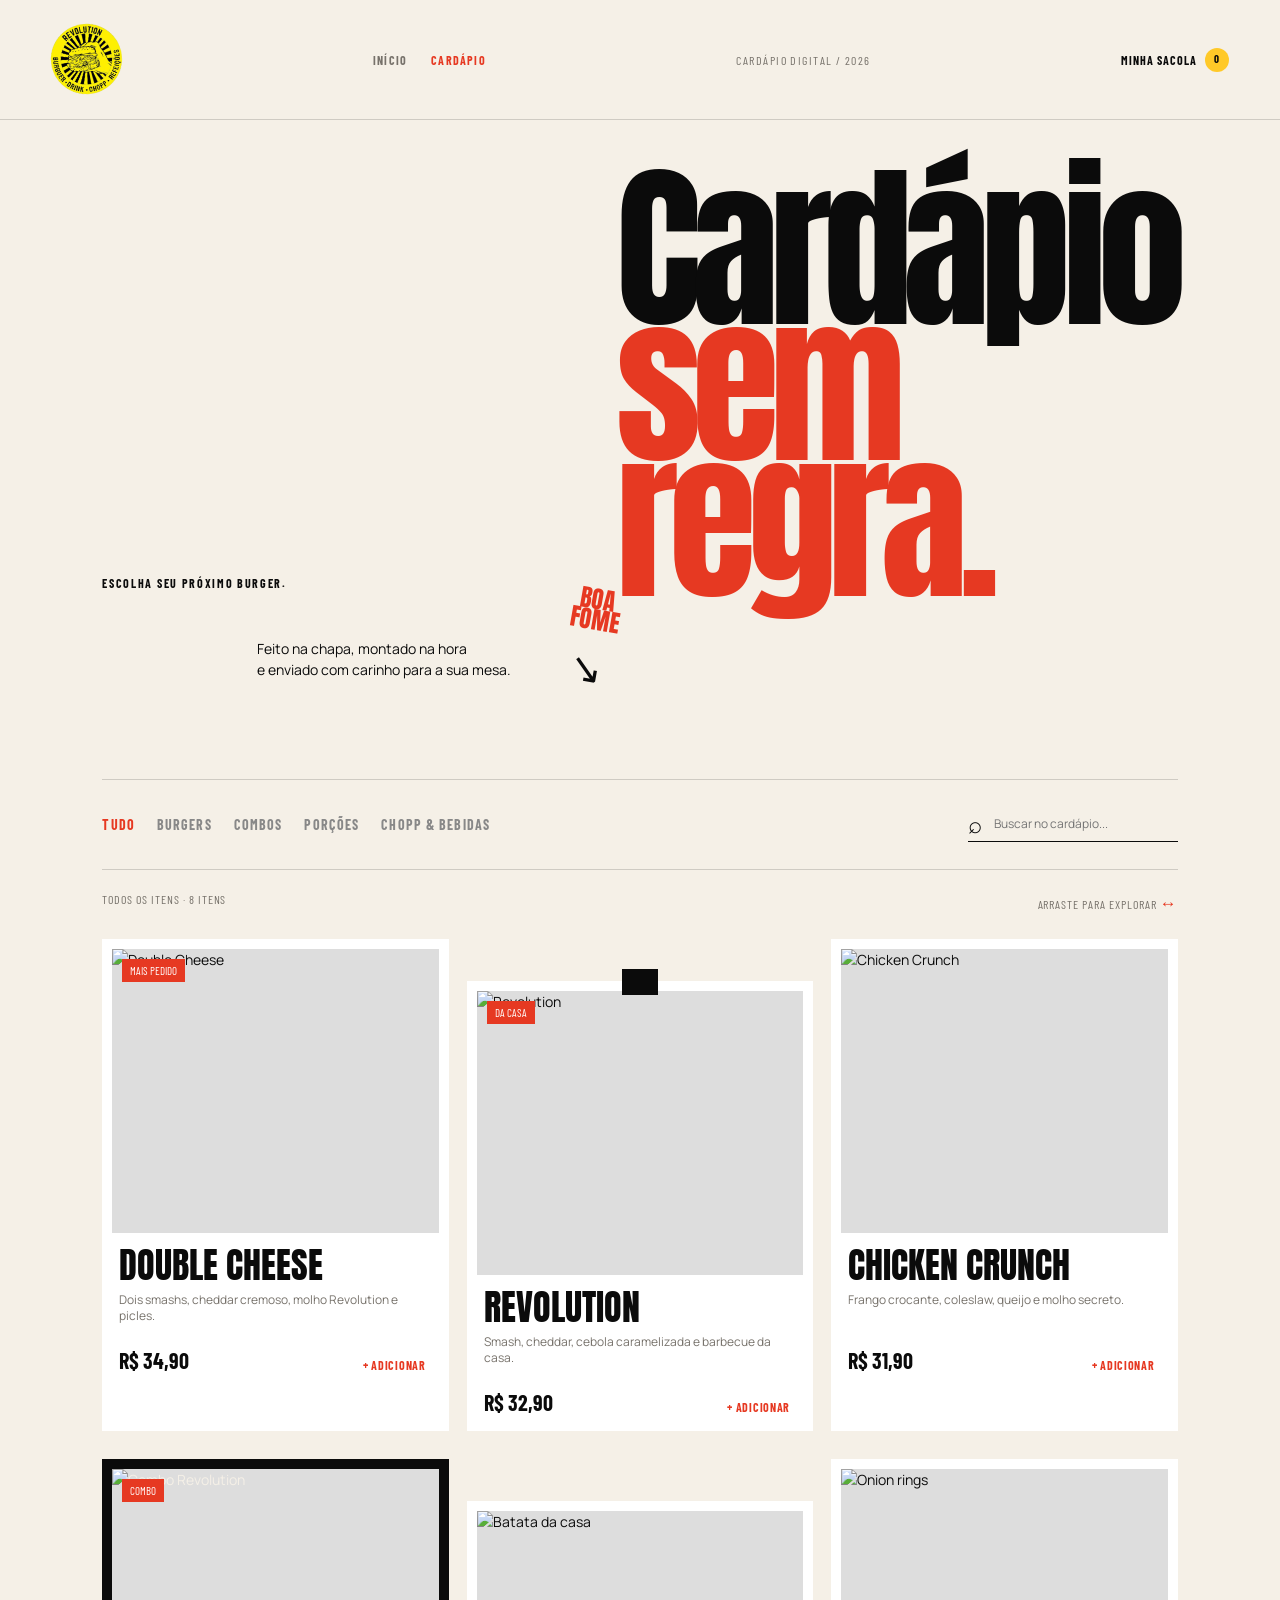
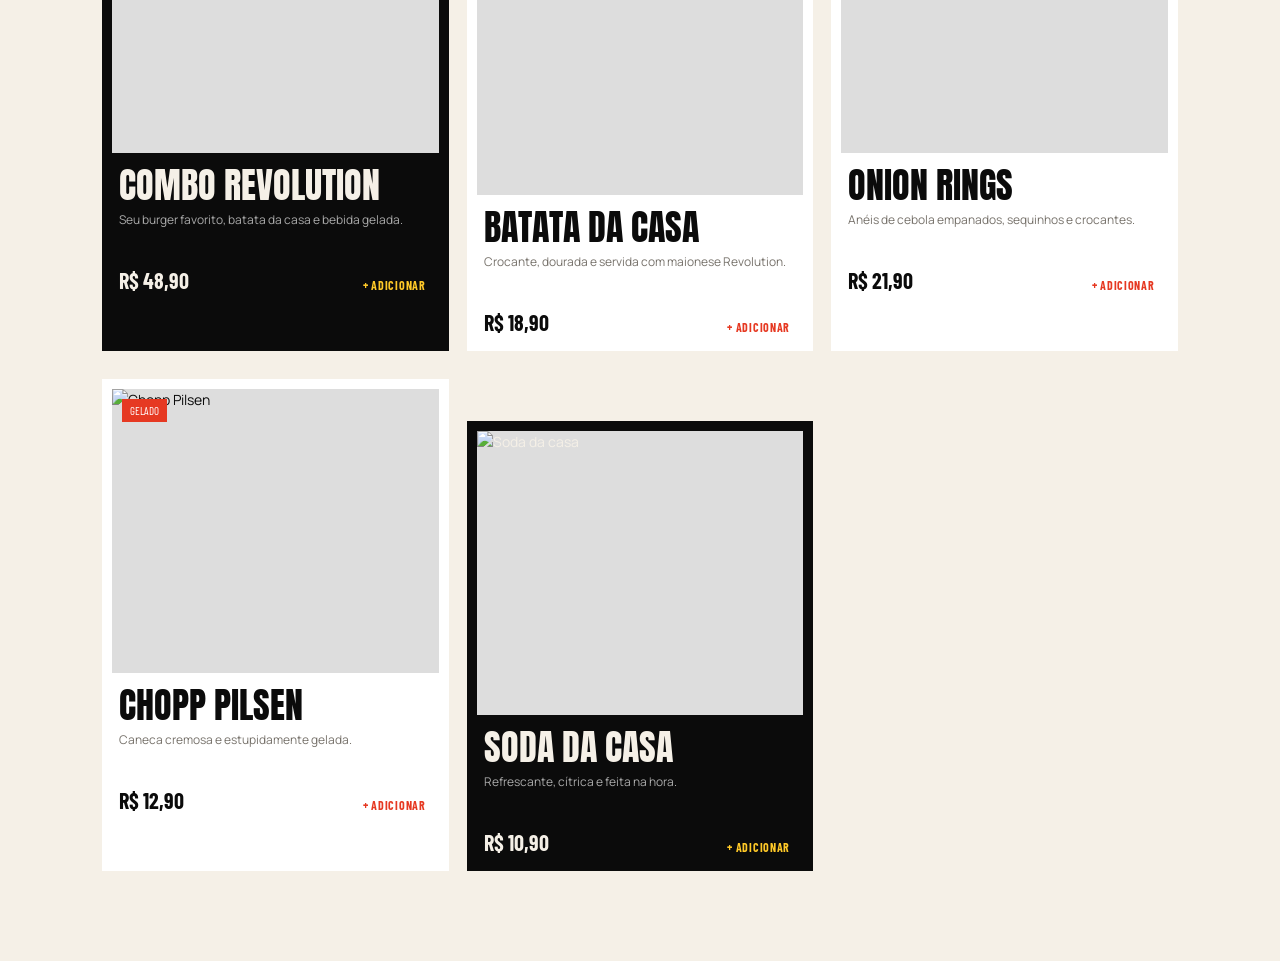
==== commit 36b61019: "Replace text logo with image logo in header for cardapio.html and index.html; update brand-mark styl" ====
--- a/cardapio.html
+++ b/cardapio.html
@@ -18,10 +18,9 @@
 	</head>
 	<body class="menu-page">
 		<header class="site-header menu-header">
-			<a class="brand-lockup" href="index.html" aria-label="Voltar para início"
-				><span class="brand-mark">R</span
-				><span>REVOLUTION<br /><small>BURGUER & CHOPP</small></span></a
-			>
+			<a class="brand-lockup" href="index.html" aria-label="Voltar para início">
+				 <img src="img/Logo.png" alt="" class="brand-mark">
+			</a>
 			<nav class="menu-page-nav" aria-label="Navegação do cardápio">
 				<a href="index.html">Início</a
 				><a class="is-current" href="cardapio.html" aria-current="page"
--- a/css/style.css
+++ b/css/style.css
@@ -68,9 +68,8 @@
 .brand-mark {
 	display: grid;
 	place-items: center;
-	width: 31px;
-	height: 31px;
-	background: var(--red);
+	width: 71px;
+	height: 71px;
 	color: var(--white);
 	font-family: var(--display);
 	font-size: 20px;
